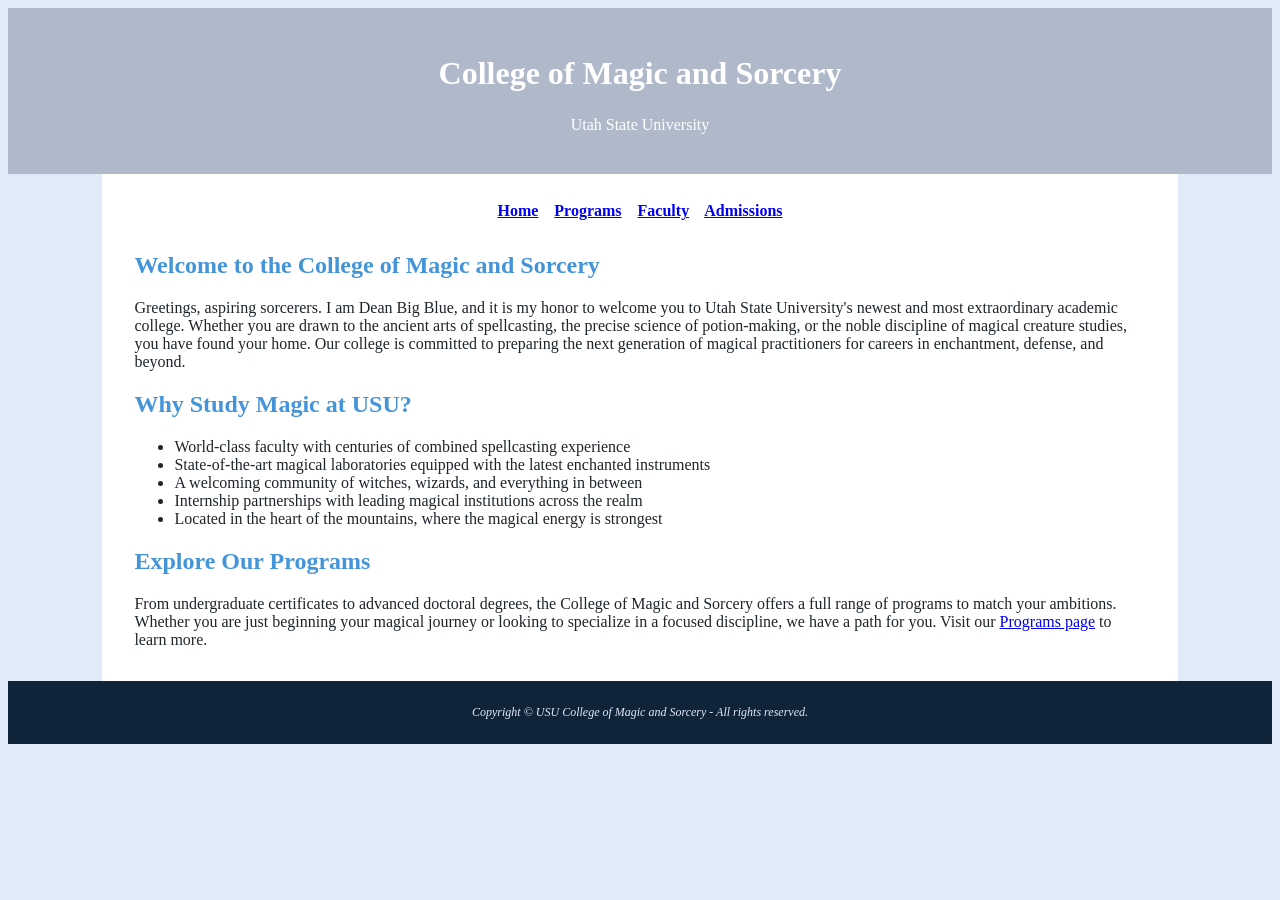
==== usu-mas/index.html @ 2aef03d9 "removing duplicated files and adding riginal files" ====
<!DOCTYPE html>
<html lang="en">
  <head>
    <meta charset="UTF-8" />
    <meta name="viewport" content="width=device-width, initial-scale=1.0" />
    <title>USU College of Magic and Sorcery</title>
    <link rel="preconnect" href="https://fonts.googleapis.com" />
<link rel="preconnect" href="https://fonts.gstatic.com" crossorigin />
<link href="https://fonts.googleapis.com/css2?family=Merriweather:wght@400;700&display=swap" rel="stylesheet" />
<link rel="stylesheet" href="magic.css" />

  </head>
  <body>

    <header>
      <h1>College of Magic and Sorcery</h1>
      <p>Utah State University</p>
    </header>
<div id="wrapper">
    <nav>
        <a href="index.html">Home</a> &nbsp;&nbsp;
        <a href="programs.html">Programs</a> &nbsp;&nbsp;
        <a href="faculty.html">Faculty</a> &nbsp;&nbsp;
        <a href="admissions.html">Admissions</a>
    </nav>

    <main>

      <h2>Welcome to the College of Magic and Sorcery</h2>

      <p>
        Greetings, aspiring sorcerers. I am Dean Big Blue, and it is my honor to welcome you
        to Utah State University's newest and most extraordinary academic college. Whether you
        are drawn to the ancient arts of spellcasting, the precise science of potion-making, or
        the noble discipline of magical creature studies, you have found your home. Our college
        is committed to preparing the next generation of magical practitioners for careers in
        enchantment, defense, and beyond.
      </p>

      <h2>Why Study Magic at USU?</h2>

      <ul>
        <li>World-class faculty with centuries of combined spellcasting experience</li>
        <li>State-of-the-art magical laboratories equipped with the latest enchanted instruments</li>
        <li>A welcoming community of witches, wizards, and everything in between</li>
        <li>Internship partnerships with leading magical institutions across the realm</li>
        <li>Located in the heart of the mountains, where the magical energy is strongest</li>
      </ul>

      <h2>Explore Our Programs</h2>

      <p>
        From undergraduate certificates to advanced doctoral degrees, the College of Magic and
        Sorcery offers a full range of programs to match your ambitions. Whether you are just
        beginning your magical journey or looking to specialize in a focused discipline, we have
        a path for you. Visit our <a href="programs.html">Programs page</a> to learn more.
      </p>

    </main>
</div>
    <footer>
      <p>Copyright &copy; USU College of Magic and Sorcery - All rights reserved.</p>
    </footer>
  </body>
</html>
---- usu-mas/magic.css ----
body {
    background-color: #E1EAF9;
    color: #1E252B;
    font-family: "Merriweather, George, serif";
}

header {
    background-color: #000F2439;
    color: #FFFFFF;
    text-align: center;
    padding: 1.5em;
}

h1 {
    line-height: 1.3;
}

h2 {
    color: #4494DA
}

nav {
    text-align: center;
    padding: .75em;
    font-weight: bold;
}

footer {
    background-color: #0f2439;
    color: #E1EAF9;
    text-align: center;
    padding: 1em;
    font-size: .75em;
    font-style: italic;
}

#wrapper {
    width: 80%;
    background-color: #FFFFFF;
    margin-left: auto;
    margin-right: auto;
    padding: 1em 2em;
}
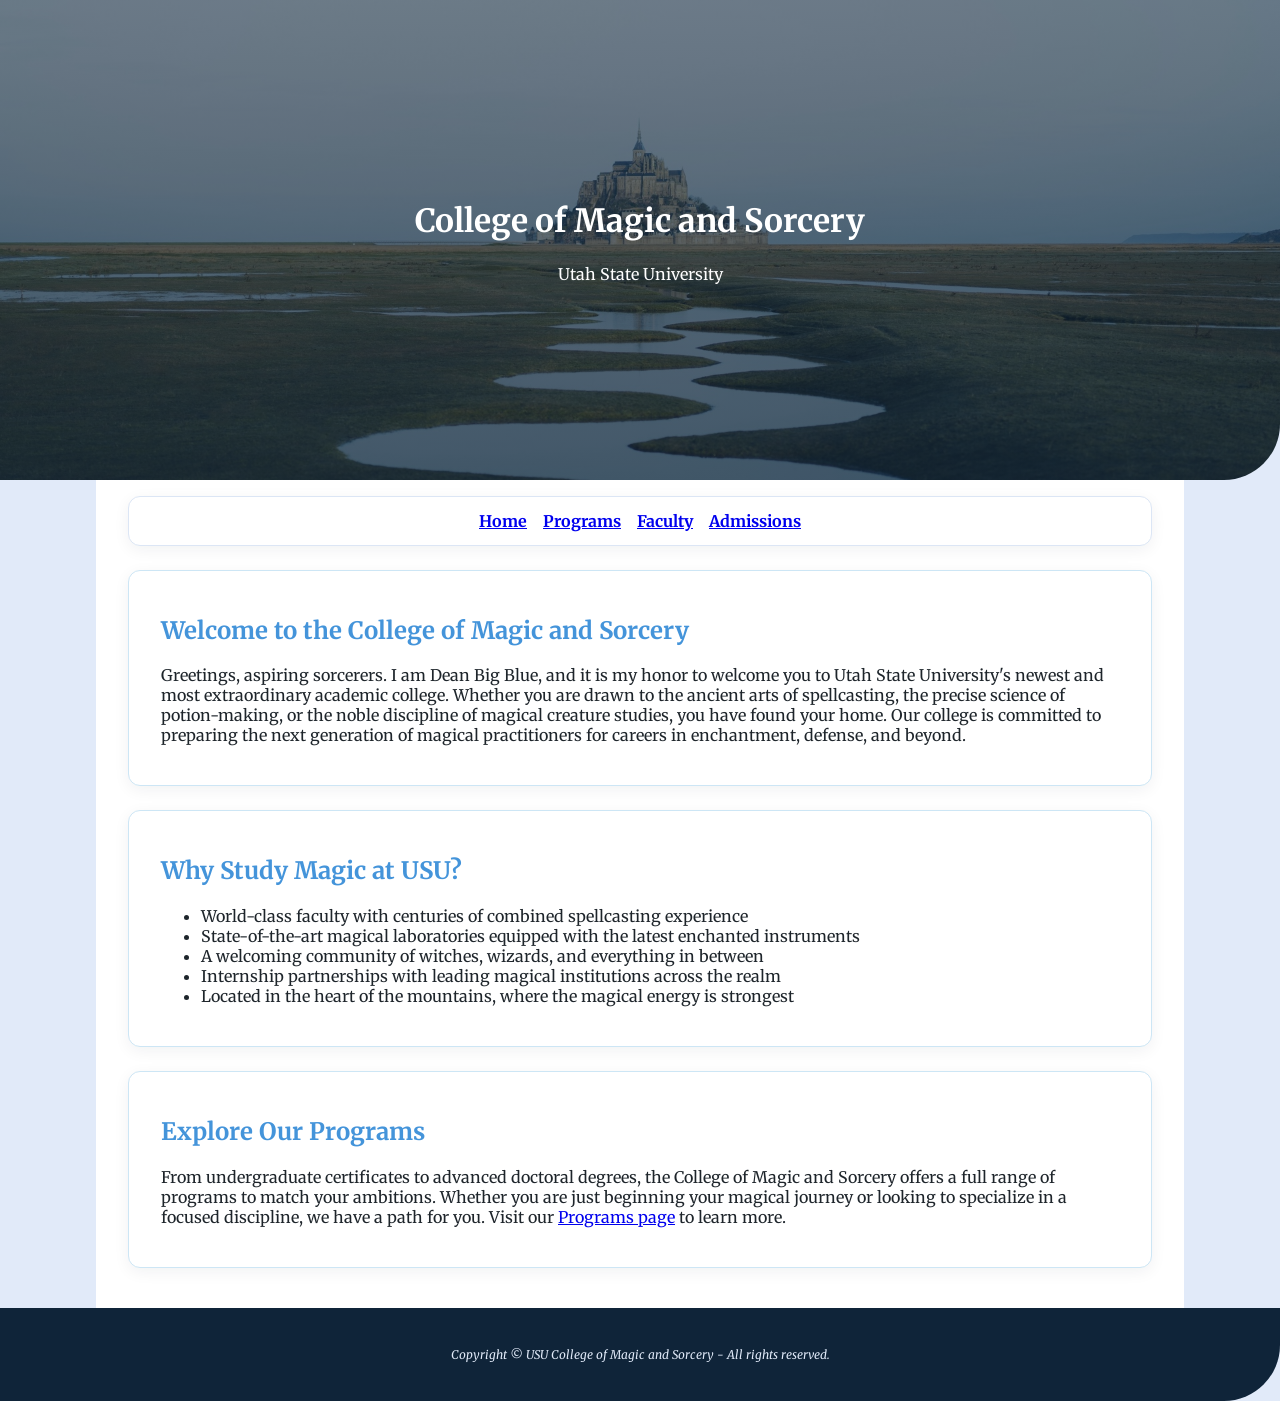
==== commit 42715a72: "updating with images, captions, cards, favicon" ====
--- a/usu-mas/index.html
+++ b/usu-mas/index.html
@@ -1,65 +1,92 @@
-<!DOCTYPE html>
+<!doctype html>
 <html lang="en">
   <head>
     <meta charset="UTF-8" />
     <meta name="viewport" content="width=device-width, initial-scale=1.0" />
     <title>USU College of Magic and Sorcery</title>
     <link rel="preconnect" href="https://fonts.googleapis.com" />
-<link rel="preconnect" href="https://fonts.gstatic.com" crossorigin />
-<link href="https://fonts.googleapis.com/css2?family=Merriweather:wght@400;700&display=swap" rel="stylesheet" />
-<link rel="stylesheet" href="magic.css" />
-
+    <link rel="preconnect" href="https://fonts.gstatic.com" crossorigin />
+    <link
+      href="https://fonts.googleapis.com/css2?family=Merriweather:wght@400;700&display=swap"
+      rel="stylesheet"
+    />
+    <link rel="stylesheet" href="magic.css" />
+    <link rel="icon" href="images/favicon.svg" />
   </head>
   <body>
-
-    <header>
+    <header class="hero">
       <h1>College of Magic and Sorcery</h1>
       <p>Utah State University</p>
     </header>
-<div id="wrapper">
-    <nav>
+
+    <div id="wrapper">
+      <nav>
         <a href="index.html">Home</a> &nbsp;&nbsp;
         <a href="programs.html">Programs</a> &nbsp;&nbsp;
         <a href="faculty.html">Faculty</a> &nbsp;&nbsp;
         <a href="admissions.html">Admissions</a>
-    </nav>
+      </nav>
 
-    <main>
+      <main>
+        <div class="card">
+          <h2>Welcome to the College of Magic and Sorcery</h2>
 
-      <h2>Welcome to the College of Magic and Sorcery</h2>
+          <p>
+            Greetings, aspiring sorcerers. I am Dean Big Blue, and it is my
+            honor to welcome you to Utah State University's newest and most
+            extraordinary academic college. Whether you are drawn to the ancient
+            arts of spellcasting, the precise science of potion-making, or the
+            noble discipline of magical creature studies, you have found your
+            home. Our college is committed to preparing the next generation of
+            magical practitioners for careers in enchantment, defense, and
+            beyond.
+          </p>
+        </div>
+        <div class="card">
+          <h2>Why Study Magic at USU?</h2>
 
+          <ul>
+            <li>
+              World-class faculty with centuries of combined spellcasting
+              experience
+            </li>
+            <li>
+              State-of-the-art magical laboratories equipped with the latest
+              enchanted instruments
+            </li>
+            <li>
+              A welcoming community of witches, wizards, and everything in
+              between
+            </li>
+            <li>
+              Internship partnerships with leading magical institutions across
+              the realm
+            </li>
+            <li>
+              Located in the heart of the mountains, where the magical energy is
+              strongest
+            </li>
+          </ul>
+        </div>
+        <div class="card">
+          <h2>Explore Our Programs</h2>
+
+          <p>
+            From undergraduate certificates to advanced doctoral degrees, the
+            College of Magic and Sorcery offers a full range of programs to
+            match your ambitions. Whether you are just beginning your magical
+            journey or looking to specialize in a focused discipline, we have a
+            path for you. Visit our <a href="programs.html">Programs page</a> to
+            learn more.
+          </p>
+        </div>
+      </main>
+    </div>
+
+    <footer>
       <p>
-        Greetings, aspiring sorcerers. I am Dean Big Blue, and it is my honor to welcome you
-        to Utah State University's newest and most extraordinary academic college. Whether you
-        are drawn to the ancient arts of spellcasting, the precise science of potion-making, or
-        the noble discipline of magical creature studies, you have found your home. Our college
-        is committed to preparing the next generation of magical practitioners for careers in
-        enchantment, defense, and beyond.
+        Copyright &copy; USU College of Magic and Sorcery - All rights reserved.
       </p>
-
-      <h2>Why Study Magic at USU?</h2>
-
-      <ul>
-        <li>World-class faculty with centuries of combined spellcasting experience</li>
-        <li>State-of-the-art magical laboratories equipped with the latest enchanted instruments</li>
-        <li>A welcoming community of witches, wizards, and everything in between</li>
-        <li>Internship partnerships with leading magical institutions across the realm</li>
-        <li>Located in the heart of the mountains, where the magical energy is strongest</li>
-      </ul>
-
-      <h2>Explore Our Programs</h2>
-
-      <p>
-        From undergraduate certificates to advanced doctoral degrees, the College of Magic and
-        Sorcery offers a full range of programs to match your ambitions. Whether you are just
-        beginning your magical journey or looking to specialize in a focused discipline, we have
-        a path for you. Visit our <a href="programs.html">Programs page</a> to learn more.
-      </p>
-
-    </main>
-</div>
-    <footer>
-      <p>Copyright &copy; USU College of Magic and Sorcery - All rights reserved.</p>
     </footer>
   </body>
 </html>
--- a/usu-mas/magic.css
+++ b/usu-mas/magic.css
@@ -1,44 +1,101 @@
 body {
-    background-color: #E1EAF9;
-    color: #1E252B;
-    font-family: "Merriweather, George, serif";
+  background-color: #E1EAF9;
+  margin: 0;
+  color: #1E252B;
+  font-family: "Merriweather", Georgia, serif;
 }
 
 header {
-    background-color: #000F2439;
-    color: #FFFFFF;
-    text-align: center;
-    padding: 1.5em;
+  background-color: #0F2439;
+  color: #FFFFFF;
+  text-align: center;
+  padding: 2em 1.5em;
+  border-radius: 0 0 56px 0;
+}
+
+header.hero {
+  background-image: linear-gradient(rgba(15, 36, 57, 0.6), rgba(15, 36, 57, 0.75)), url(images/hero-banner.jpg);
+  background-repeat: no-repeat;
+  background-position: center;
+  background-size: cover;
+  padding: 180px 1.5em;
 }
 
 h1 {
-    line-height: 1.3;
+  line-height: 1.3;
 }
 
 h2 {
-    color: #4494DA
+  color: #4494DA;
 }
 
 nav {
-    text-align: center;
-    padding: .75em;
-    font-weight: bold;
+  background-color: #FFFFFF;
+  border: 1px solid #DCE6F5;
+  border-radius: 12px;
+  text-align: center;
+  font-weight: bold;
+  padding: .85em;
+  margin-bottom: 1.5em;
+  box-shadow: 0 4px 16px rgba(15, 35, 57, 0.06);
 }
 
 footer {
-    background-color: #0f2439;
-    color: #E1EAF9;
-    text-align: center;
-    padding: 1em;
-    font-size: .75em;
-    font-style: italic;
+  background-color: #0F2439;
+  color: #E1EAF9;
+  font-size: .75em;
+  font-style: italic;
+  text-align: center;
+  padding: 2.25em 1em;
+  border-radius: 0 0 56px 0;
 }
 
 #wrapper {
-    width: 80%;
-    background-color: #FFFFFF;
-    margin-left: auto;
-    margin-right: auto;
-    padding: 1em 2em;
+  width: 80%;
+  background-color: #FFFFFF;
+  margin-left: auto;
+  margin-right: auto;
+  padding: 1em 2em;
 }
 
+.card {
+  background-color: #FFFFFF;
+  border: 1px solid #CDE6F5;
+  border-radius: 12px;
+  padding: 1.5em 2em;
+  margin-bottom: 1.5em;
+  box-shadow: 0 4px 16px rgba(15, 36, 57, 0.06);
+
+}
+
+figure {
+  background-color: #FFFFFF;
+  border: 1px solid #DCE6F5;
+  border-radius: 12px;
+  padding: 1.5em;
+  margin: 0 0 1em 0;
+  text-align: center;
+  box-shadow: 0 4px 16px rgba(15, 36, 57, 0.06);
+  display: block;
+}
+
+img.portrait {
+  width: 120px;
+  height: 120px;
+  border-radius: 50%;
+  border-style: none;
+  object-fit: cover;
+}
+
+figcaption {
+  margin-top: .75em;
+  font-weight: bold;
+  color: #0F2439;
+}
+
+.cta-link img {
+  width: 72px;
+  height: 72px;
+  border-radius: 50%;
+  border-style: none;
+}
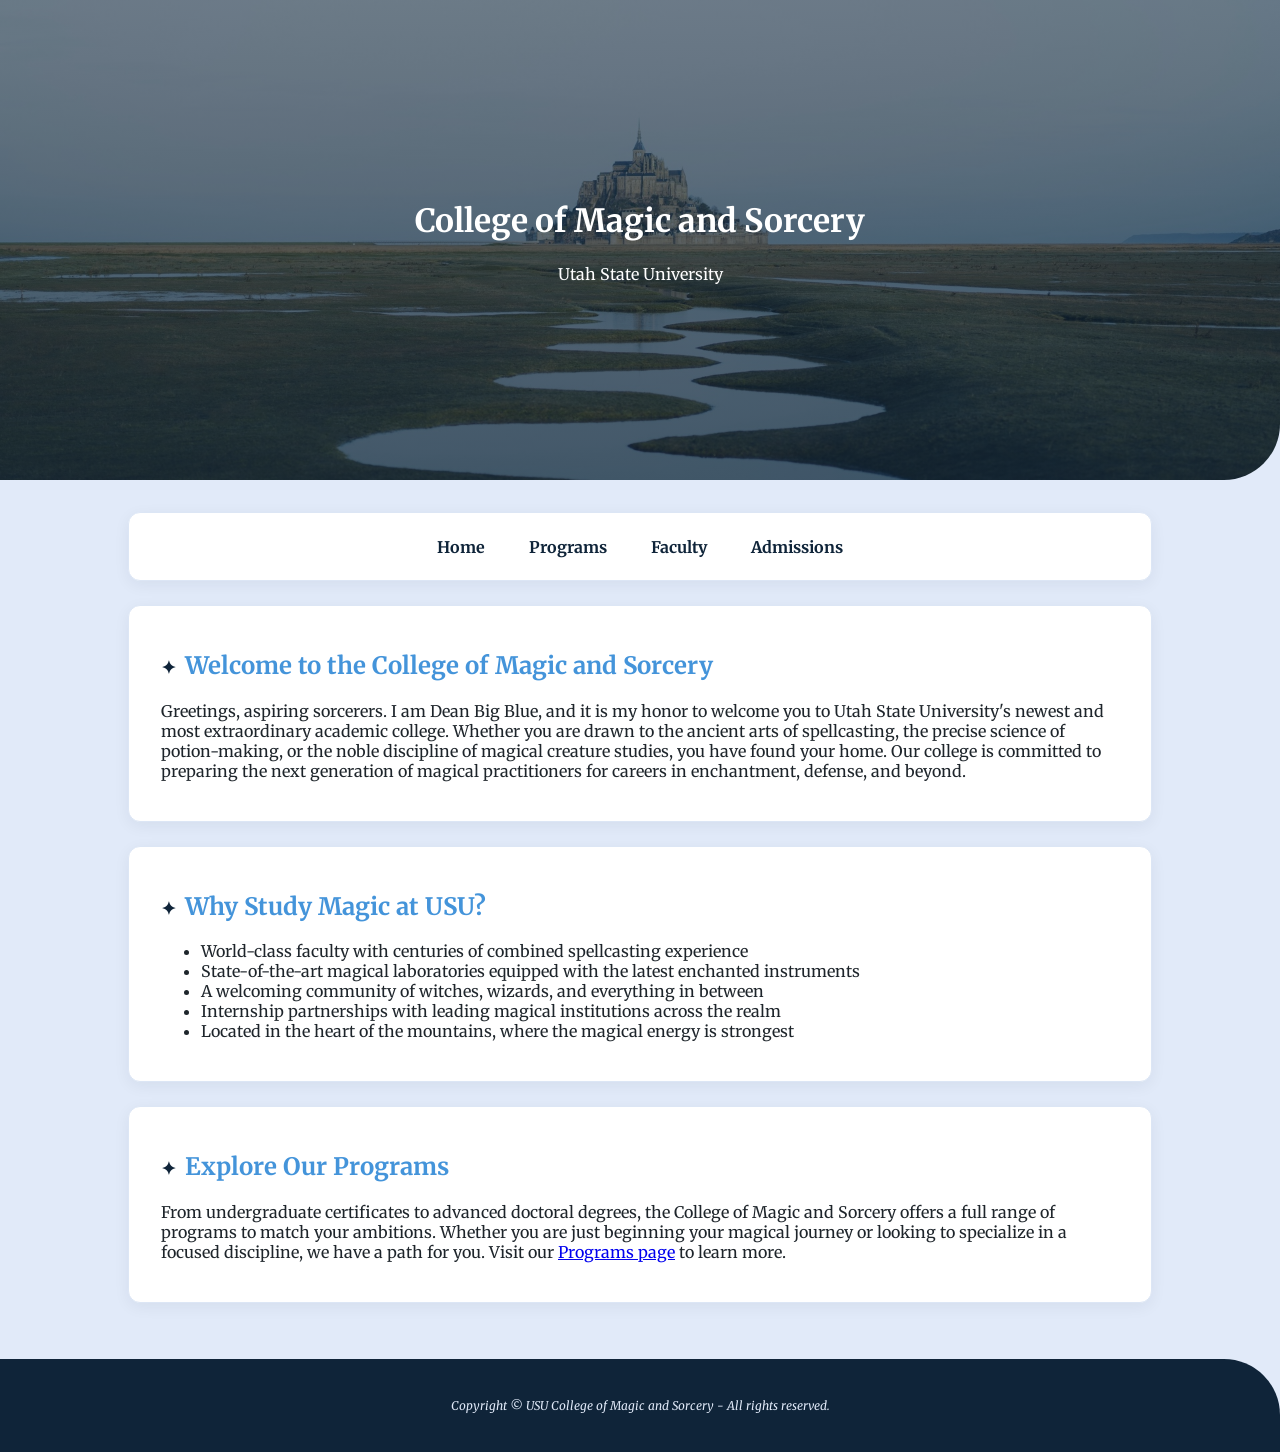
==== commit 766cfb9a: "add files via upload" ====
--- a/usu-mas/index.html
+++ b/usu-mas/index.html
@@ -1,4 +1,4 @@
-<!doctype html>
+<!DOCTYPE html>
 <html lang="en">
   <head>
     <meta charset="UTF-8" />
@@ -6,87 +6,73 @@
     <title>USU College of Magic and Sorcery</title>
     <link rel="preconnect" href="https://fonts.googleapis.com" />
     <link rel="preconnect" href="https://fonts.gstatic.com" crossorigin />
-    <link
-      href="https://fonts.googleapis.com/css2?family=Merriweather:wght@400;700&display=swap"
-      rel="stylesheet"
-    />
+    <link href="https://fonts.googleapis.com/css2?family=Merriweather:wght@400;700&display=swap" rel="stylesheet" />
     <link rel="stylesheet" href="magic.css" />
-    <link rel="icon" href="images/favicon.svg" />
+    <link rel="icon" type="image/svg+xml" href="images/favicon.svg" />
   </head>
   <body>
+
     <header class="hero">
       <h1>College of Magic and Sorcery</h1>
       <p>Utah State University</p>
     </header>
 
     <div id="wrapper">
+
       <nav>
-        <a href="index.html">Home</a> &nbsp;&nbsp;
-        <a href="programs.html">Programs</a> &nbsp;&nbsp;
-        <a href="faculty.html">Faculty</a> &nbsp;&nbsp;
-        <a href="admissions.html">Admissions</a>
+        <ul>
+          <li><a href="index.html">Home</a></li> 
+          <li><a href="programs.html">Programs</a></li>
+          <li><a href="faculty.html">Faculty</a></li>
+          <li><a href="admissions.html">Admissions</a></li>
+        </ul>
       </nav>
 
       <main>
+
         <div class="card">
           <h2>Welcome to the College of Magic and Sorcery</h2>
 
           <p>
-            Greetings, aspiring sorcerers. I am Dean Big Blue, and it is my
-            honor to welcome you to Utah State University's newest and most
-            extraordinary academic college. Whether you are drawn to the ancient
-            arts of spellcasting, the precise science of potion-making, or the
-            noble discipline of magical creature studies, you have found your
-            home. Our college is committed to preparing the next generation of
-            magical practitioners for careers in enchantment, defense, and
-            beyond.
+            Greetings, aspiring sorcerers. I am Dean Big Blue, and it is my honor to welcome you
+            to Utah State University's newest and most extraordinary academic college. Whether you
+            are drawn to the ancient arts of spellcasting, the precise science of potion-making, or
+            the noble discipline of magical creature studies, you have found your home. Our college
+            is committed to preparing the next generation of magical practitioners for careers in
+            enchantment, defense, and beyond.
           </p>
         </div>
+
         <div class="card">
           <h2>Why Study Magic at USU?</h2>
 
           <ul>
-            <li>
-              World-class faculty with centuries of combined spellcasting
-              experience
-            </li>
-            <li>
-              State-of-the-art magical laboratories equipped with the latest
-              enchanted instruments
-            </li>
-            <li>
-              A welcoming community of witches, wizards, and everything in
-              between
-            </li>
-            <li>
-              Internship partnerships with leading magical institutions across
-              the realm
-            </li>
-            <li>
-              Located in the heart of the mountains, where the magical energy is
-              strongest
-            </li>
+            <li>World-class faculty with centuries of combined spellcasting experience</li>
+            <li>State-of-the-art magical laboratories equipped with the latest enchanted instruments</li>
+            <li>A welcoming community of witches, wizards, and everything in between</li>
+            <li>Internship partnerships with leading magical institutions across the realm</li>
+            <li>Located in the heart of the mountains, where the magical energy is strongest</li>
           </ul>
         </div>
+
         <div class="card">
           <h2>Explore Our Programs</h2>
 
           <p>
-            From undergraduate certificates to advanced doctoral degrees, the
-            College of Magic and Sorcery offers a full range of programs to
-            match your ambitions. Whether you are just beginning your magical
-            journey or looking to specialize in a focused discipline, we have a
-            path for you. Visit our <a href="programs.html">Programs page</a> to
-            learn more.
+            From undergraduate certificates to advanced doctoral degrees, the College of Magic and
+            Sorcery offers a full range of programs to match your ambitions. Whether you are just
+            beginning your magical journey or looking to specialize in a focused discipline, we have
+            a path for you. Visit our <a href="programs.html">Programs page</a> to learn more.
           </p>
         </div>
+
       </main>
+
     </div>
 
     <footer>
-      <p>
-        Copyright &copy; USU College of Magic and Sorcery - All rights reserved.
-      </p>
+      <p>Copyright &copy; USU College of Magic and Sorcery - All rights reserved.</p>
     </footer>
+
   </body>
 </html>
--- a/usu-mas/magic.css
+++ b/usu-mas/magic.css
@@ -1,6 +1,10 @@
+* {
+  box-sizing: border-box;
+}
+
 body {
+  margin: 0;
   background-color: #E1EAF9;
-  margin: 0;
   color: #1E252B;
   font-family: "Merriweather", Georgia, serif;
 }
@@ -25,6 +29,13 @@
   line-height: 1.3;
 }
 
+h2::before {
+  content: "\2726";
+  color: #0F2439;
+  font-size: .75em;
+  margin-right: .5em;
+}
+
 h2 {
   color: #4494DA;
 }
@@ -37,7 +48,49 @@
   font-weight: bold;
   padding: .85em;
   margin-bottom: 1.5em;
-  box-shadow: 0 4px 16px rgba(15, 35, 57, 0.06);
+  box-shadow: 0 4px 16px rgba(15, 36, 57, 0.06);
+  position: sticky;
+  top: 1em;
+  z-index: 10;
+}
+
+nav ul {
+  list-style-type: none;
+  margin: 0;
+  padding: 0;
+}
+
+nav li {
+  display: inline-block;
+}
+
+nav a {
+  display: block;
+  padding: .6em 1.25em;
+  border-radius: 8px;
+  text-decoration: none;
+}
+
+nav a:link {
+  color: #0F2439;
+}
+
+nav a:visited {
+  color: #0F2439;
+}
+
+nav a:hover {
+  background-color: #E1EAF9;
+}
+
+nav a:active {
+  background-color: #4494DA;
+  color: #FFFFFF;
+}
+
+nav a:focus {
+  outline: 3px solid #4494DA;
+  outline-offset: 2px;
 }
 
 footer {
@@ -46,26 +99,46 @@
   font-size: .75em;
   font-style: italic;
   text-align: center;
-  padding: 2.25em 1em;
-  border-radius: 0 0 56px 0;
+  padding: 2.25em 1.5em;
+  border-radius: 0 56px 0 0;
 }
 
 #wrapper {
   width: 80%;
-  background-color: #FFFFFF;
   margin-left: auto;
   margin-right: auto;
-  padding: 1em 2em;
+  padding: 2em 0;
 }
 
 .card {
   background-color: #FFFFFF;
-  border: 1px solid #CDE6F5;
+  border: 1px solid #DCE6F5;
   border-radius: 12px;
   padding: 1.5em 2em;
   margin-bottom: 1.5em;
   box-shadow: 0 4px 16px rgba(15, 36, 57, 0.06);
+  position: relative;
+}
 
+.card figure {
+  float: left;
+  width: 220px;
+  margin: 0 1.75em .5em 0;
+  overflow: auto;
+}
+
+.badge {
+  position: absolute;
+  top: 1.25em;
+  right: 1.5em;
+  background-color: #4494DA;
+  color: #FFFFFF;
+  font-size: .7em;
+  font-weight: bold;
+  text-transform: uppercase;
+  letter-spacing: .05em;
+  padding: .4em .9em;
+  border-radius: 999px;
 }
 
 figure {
@@ -98,4 +171,18 @@
   height: 72px;
   border-radius: 50%;
   border-style: none;
+}
+
+.column-left {
+  float: left;
+  width: 48%;
+}
+
+.column-right {
+  float: right;
+  width: 48%;
+}
+
+.clear {
+  clear: both;
 }
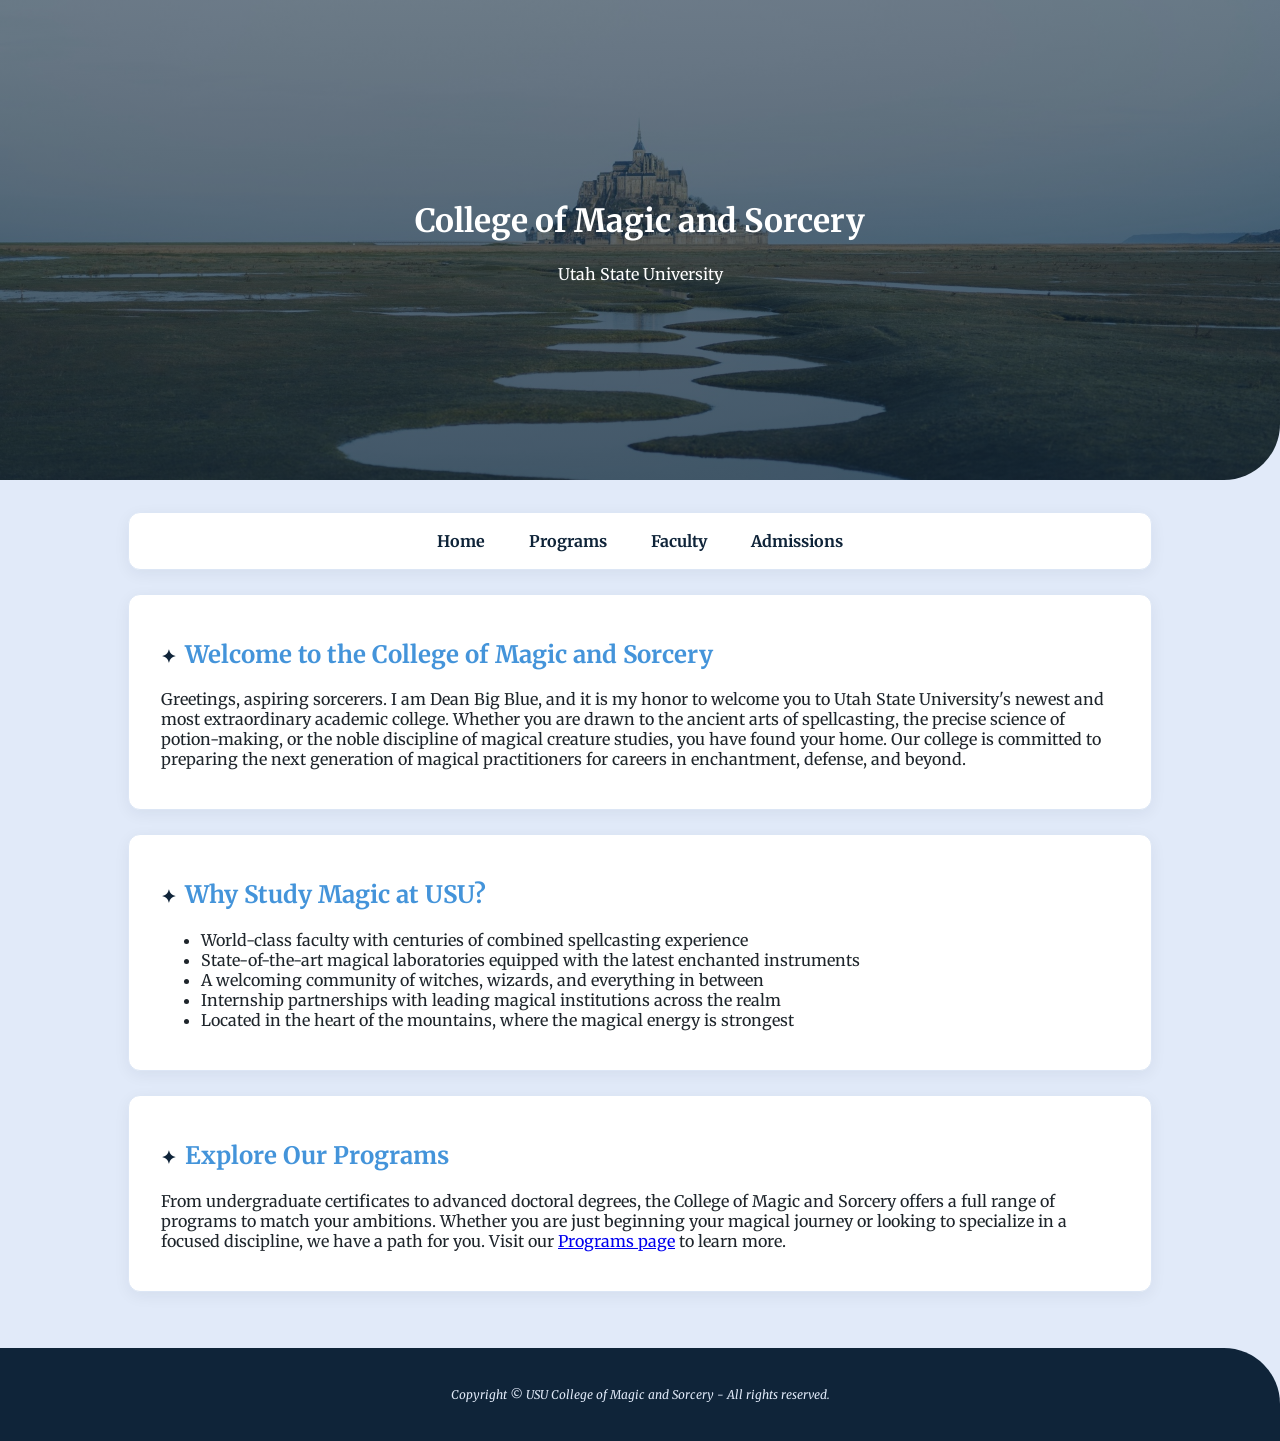
==== commit 5c5c93ea: "adding latest assignment with forms, tables, and CSS styling" ====
--- a/usu-mas/index.html
+++ b/usu-mas/index.html
@@ -21,7 +21,7 @@
 
       <nav>
         <ul>
-          <li><a href="index.html">Home</a></li> 
+          <li><a href="index.html">Home</a></li>
           <li><a href="programs.html">Programs</a></li>
           <li><a href="faculty.html">Faculty</a></li>
           <li><a href="admissions.html">Admissions</a></li>
--- a/usu-mas/magic.css
+++ b/usu-mas/magic.css
@@ -29,6 +29,10 @@
   line-height: 1.3;
 }
 
+h2 {
+  color: #4494DA;
+}
+
 h2::before {
   content: "\2726";
   color: #0F2439;
@@ -36,17 +40,13 @@
   margin-right: .5em;
 }
 
-h2 {
-  color: #4494DA;
-}
-
 nav {
   background-color: #FFFFFF;
   border: 1px solid #DCE6F5;
   border-radius: 12px;
   text-align: center;
   font-weight: bold;
-  padding: .85em;
+  padding: .5em;
   margin-bottom: 1.5em;
   box-shadow: 0 4px 16px rgba(15, 36, 57, 0.06);
   position: sticky;
@@ -117,14 +117,22 @@
   padding: 1.5em 2em;
   margin-bottom: 1.5em;
   box-shadow: 0 4px 16px rgba(15, 36, 57, 0.06);
+  overflow: auto;
   position: relative;
 }
 
-.card figure {
+.column-left {
   float: left;
-  width: 220px;
-  margin: 0 1.75em .5em 0;
-  overflow: auto;
+  width: 48%;
+}
+
+.column-right {
+  float: right;
+  width: 48%;
+}
+
+.clear {
+  clear: both;
 }
 
 .badge {
@@ -152,6 +160,12 @@
   display: block;
 }
 
+.card figure {
+  float: left;
+  width: 220px;
+  margin: 0 1.75em .5em 0;
+}
+
 img.portrait {
   width: 120px;
   height: 120px;
@@ -173,16 +187,119 @@
   border-style: none;
 }
 
-.column-left {
-  float: left;
-  width: 48%;
-}
-
-.column-right {
-  float: right;
-  width: 48%;
-}
-
-.clear {
-  clear: both;
+
+/* Tables */
+
+table {
+width: 100%;
+border-collapse: collapse;
+margin-top: 1em;
+}
+
+th, td {
+padding: .75em 1em;
+text-align: left;
+border-bottom: 1px solid #DCE6F5;
+}
+
+caption {
+  text-align: left;
+  font-style: italic;
+  font-size: .85em;
+  color: #5a6878;
+  padding-bottom: .75em;
+}
+
+thead th {
+  background-color: #0F2439;
+  color: #FFFFFF;
+}
+
+tbody tr:nth-of-type(even) {
+  background-color: #F3F7FD;
+}
+
+tbody th {
+  font-weight: normal;
+  border-top: #0F2439;
+}
+
+tfoot th, tfoot td {
+  font-weight: bold;
+  border-top: 2px solid #0F2439;
+}
+
+/* Forms */
+
+form {
+  display: flex;
+  flex-direction: column;
+  gap: 1.5em;
+}
+
+.field {
+  display: flex;
+  flex-direction: column;
+  gap: .4em;
+}
+
+.field label, legend {
+  font-weight: bold;
+  color: #0F2439
+}
+
+input[type="text"],
+input[type="email"],
+select,
+textarea {
+font: inherit;
+padding: .7em .9em;
+border: 1px solid #B8C7DD;
+border-radius: 8px;
+background-color: #FFFFFF;
+}
+
+textarea {
+  resize: vertical;
+  width: 100%;
+  box-sizing: border-box;
+}
+
+input:focus,
+select:focus,
+textarea:focus {
+  outline: 3px solid #4494DA;
+  outline-offset: 2px;
+}
+
+fieldset {
+  border: 1px solid #DCE6F5;
+  border-radius: 8px;
+  padding: 1em 1.25em;
+  margin: 0;
+}
+
+fieldset label {
+  margin-right: 1.5em;
+}
+
+button {
+  font: inherit;
+  font-weight: bold;
+  background-color: #0F2439;
+  color: #FFFFFF;
+  padding: .8em 1.75em;
+  border: none;
+  border-radius: 999px;
+  cursor: pointer;
+  align-self: flex-start;
+}
+
+button:hover {
+  background-color: #4494DA;
+}
+
+button:focus {
+  outline: 3px solid #4494DA;
+  outline-offset: 2px;
 }
